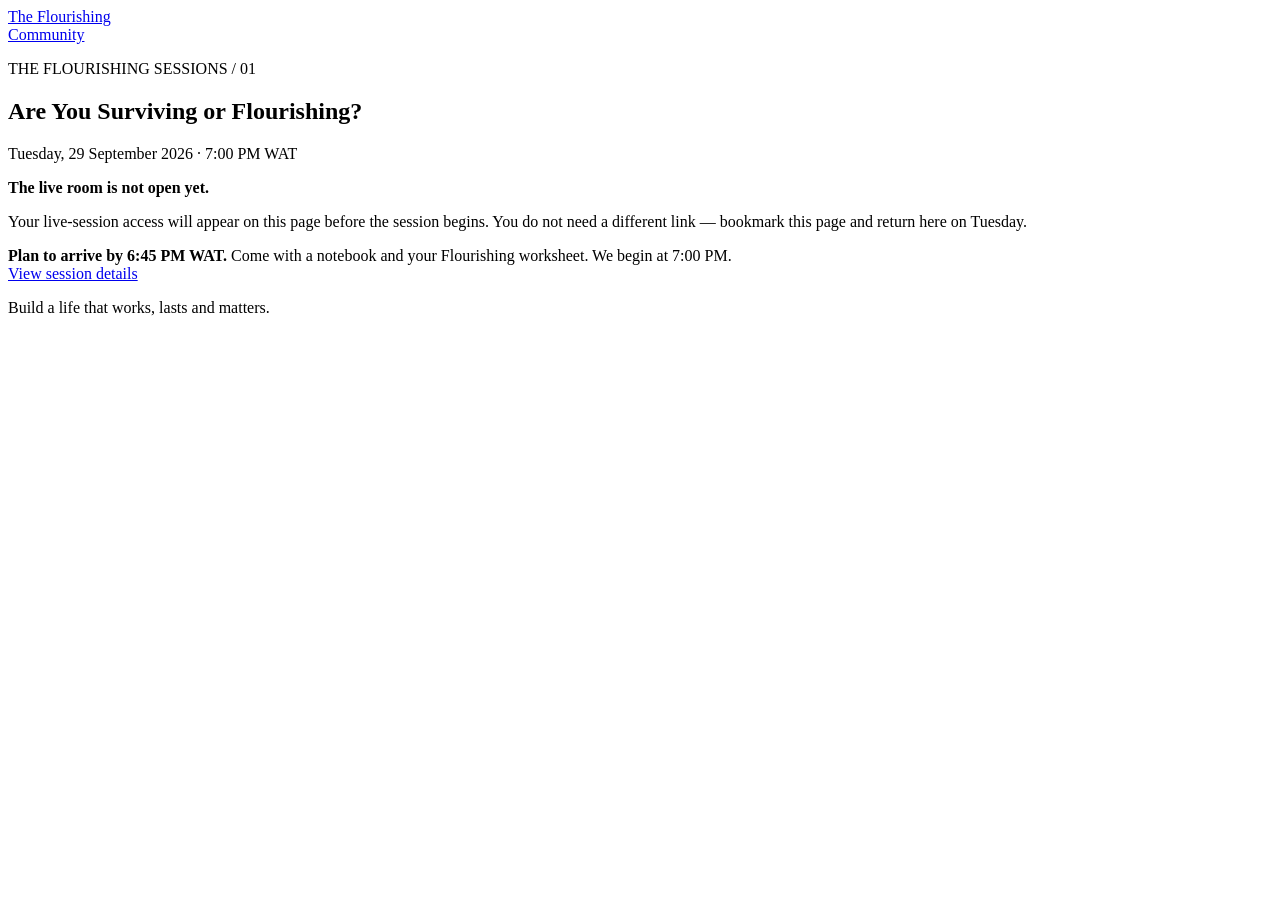
==== join.html @ 00263cbc "Add stable Flourishing Sessions live room page" ====
<!DOCTYPE html>
<html lang="en">
<head>
  <meta charset="UTF-8" />
  <meta name="viewport" content="width=device-width, initial-scale=1.0" />
  <meta name="description" content="Join The Flourishing Sessions live." />
  <title>Join The Flourishing Sessions</title>
  <link rel="stylesheet" href="join.css" />
</head>
<body>
  <main class="wrap">
    <a class="brand" href="/">The Flourishing<br>Community</a>
    <section class="card">
      <p class="eyebrow">THE FLOURISHING SESSIONS / 01</p>
      <h1>Are You Surviving or Flourishing?</h1>
      <p class="lead">Tuesday, 29 September 2026 · 7:00 PM WAT</p>
      <div class="status">
        <span class="dot"></span>
        <strong>The live room is not open yet.</strong>
      </div>
      <p>Your live-session access will appear on this page before the session begins. You do not need a different link — bookmark this page and return here on Tuesday.</p>
      <div class="note">
        <strong>Plan to arrive by 6:45 PM WAT.</strong>
        <span>Come with a notebook and your Flourishing worksheet. We begin at 7:00 PM.</span>
      </div>
      <a class="btn" href="/live">View session details</a>
    </section>
    <p class="footer">Build a life that works, lasts and matters.</p>
  </main>
</body>
</html>
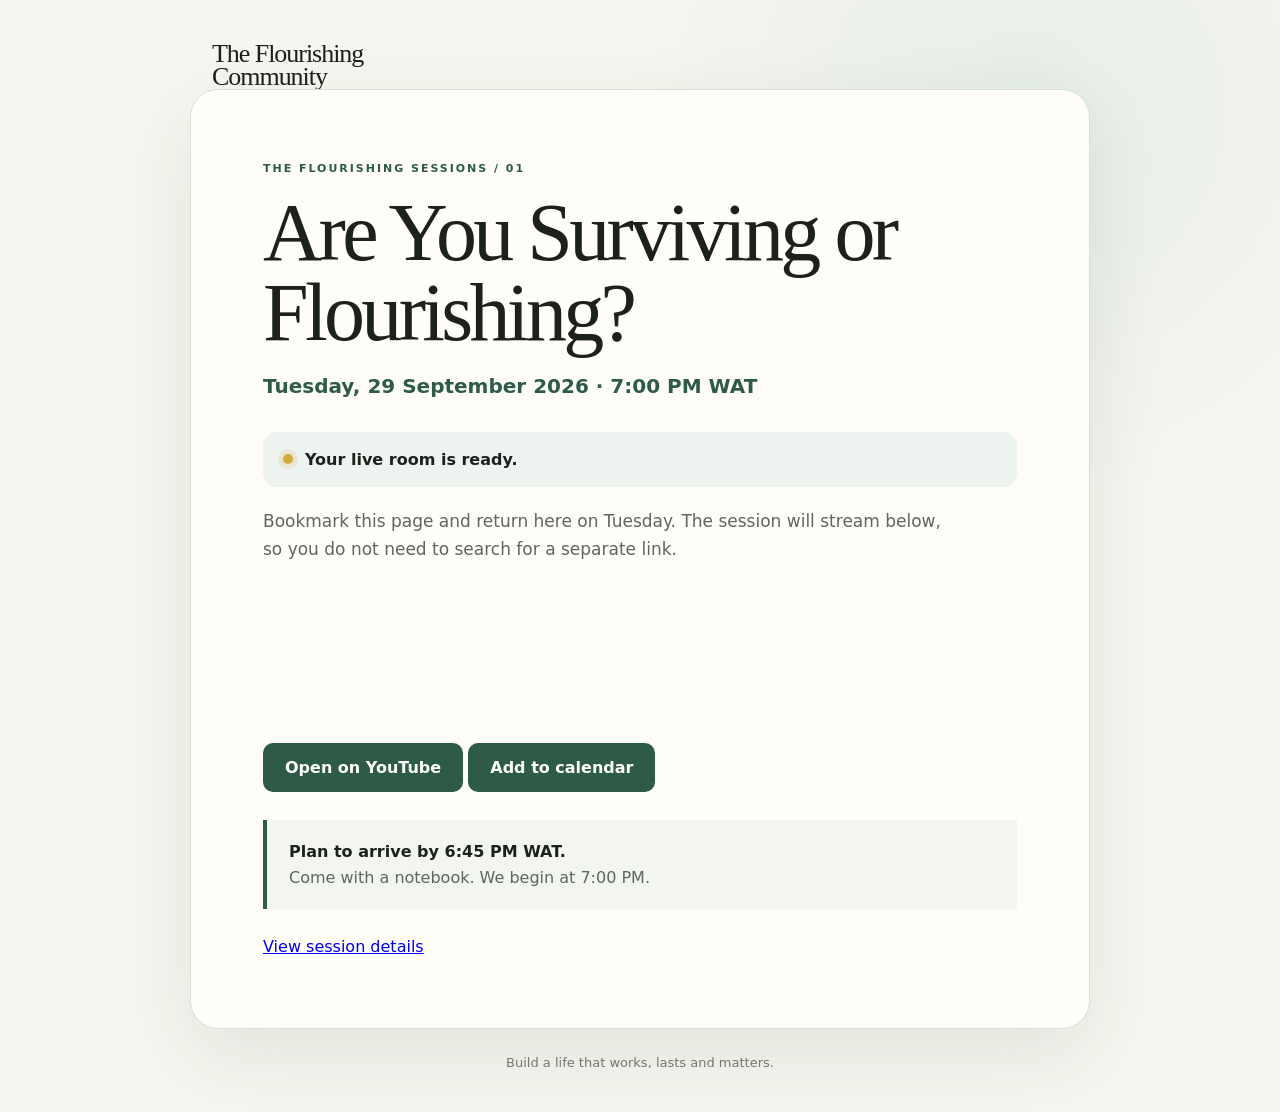
==== commit ed9d5705: "Embed scheduled YouTube live stream on Flourishing join page" ====
--- a/join.html
+++ b/join.html
@@ -14,16 +14,36 @@
       <p class="eyebrow">THE FLOURISHING SESSIONS / 01</p>
       <h1>Are You Surviving or Flourishing?</h1>
       <p class="lead">Tuesday, 29 September 2026 · 7:00 PM WAT</p>
+
       <div class="status">
         <span class="dot"></span>
-        <strong>The live room is not open yet.</strong>
+        <strong>Your live room is ready.</strong>
       </div>
-      <p>Your live-session access will appear on this page before the session begins. You do not need a different link — bookmark this page and return here on Tuesday.</p>
+
+      <p>Bookmark this page and return here on Tuesday. The session will stream below, so you do not need to search for a separate link.</p>
+
+      <div class="video-shell">
+        <iframe
+          src="https://www.youtube.com/embed/YpB3ztuofRA"
+          title="Are You Surviving or Flourishing? — The Flourishing Sessions #01"
+          frameborder="0"
+          allow="accelerometer; autoplay; clipboard-write; encrypted-media; gyroscope; picture-in-picture; web-share"
+          referrerpolicy="strict-origin-when-cross-origin"
+          allowfullscreen>
+        </iframe>
+      </div>
+
+      <div class="actions">
+        <a class="btn" href="https://www.youtube.com/watch?v=YpB3ztuofRA" target="_blank" rel="noopener">Open on YouTube</a>
+        <a class="btn secondary" href="/flourishing-session-01.ics">Add to calendar</a>
+      </div>
+
       <div class="note">
         <strong>Plan to arrive by 6:45 PM WAT.</strong>
-        <span>Come with a notebook and your Flourishing worksheet. We begin at 7:00 PM.</span>
+        <span>Come with a notebook. We begin at 7:00 PM.</span>
       </div>
-      <a class="btn" href="/live">View session details</a>
+
+      <a class="details-link" href="/live">View session details</a>
     </section>
     <p class="footer">Build a life that works, lasts and matters.</p>
   </main>
--- a/join.css
+++ b/join.css
@@ -0,0 +1,18 @@
+:root{--ink:#1d211d;--green:#2d5b47;--deep:#183b2e;--cream:#f7f5ef;--line:#d9ddd7;--gold:#d5a93d}
+*{box-sizing:border-box}
+body{margin:0;min-height:100vh;background:radial-gradient(circle at 80% 10%,#e6eee8 0,transparent 28%),var(--cream);color:var(--ink);font-family:Inter,ui-sans-serif,system-ui,-apple-system,BlinkMacSystemFont,"Segoe UI",sans-serif}
+.wrap{min-height:100vh;display:flex;flex-direction:column;align-items:center;padding:42px 22px}
+.brand{align-self:flex-start;margin-left:max(0px,calc((100vw - 900px)/2));font-family:Georgia,"Times New Roman",serif;color:var(--ink);text-decoration:none;font-size:26px;line-height:.9;letter-spacing:-.04em}
+.card{width:min(900px,100%);margin:auto;background:#fffdf8;border:1px solid var(--line);border-radius:28px;padding:clamp(34px,6vw,72px);box-shadow:0 26px 80px rgba(24,59,46,.09)}
+.eyebrow{margin:0;color:var(--green);font-size:11px;font-weight:900;letter-spacing:.18em}
+h1{font-family:Georgia,"Times New Roman",serif;font-size:clamp(48px,7vw,82px);line-height:.98;letter-spacing:-.045em;font-weight:500;margin:18px 0 18px}
+.lead{font-size:20px;font-weight:750;color:var(--green)}
+.status{margin:34px 0 20px;padding:18px 20px;background:#edf3ef;border-radius:14px;display:flex;align-items:center;gap:12px}
+.dot{width:10px;height:10px;border-radius:50%;background:var(--gold);box-shadow:0 0 0 5px rgba(213,169,61,.16)}
+.card>p:not(.eyebrow):not(.lead){font-size:17px;line-height:1.7;color:#5e665f;max-width:700px}
+.note{margin:28px 0;padding:22px;border-left:4px solid var(--green);background:#f3f5f1;display:grid;gap:7px}
+.note span{color:#5e665f}
+.btn{display:inline-block;margin-top:8px;background:var(--green);color:#fff;text-decoration:none;font-weight:800;padding:15px 22px;border-radius:10px}
+.btn:hover{background:var(--deep)}
+.footer{font-size:13px;color:#717871;margin:26px 0 0}
+@media(max-width:600px){.wrap{padding-top:28px}.brand{font-size:22px}.card{margin-top:48px;border-radius:20px}.lead{font-size:17px}}
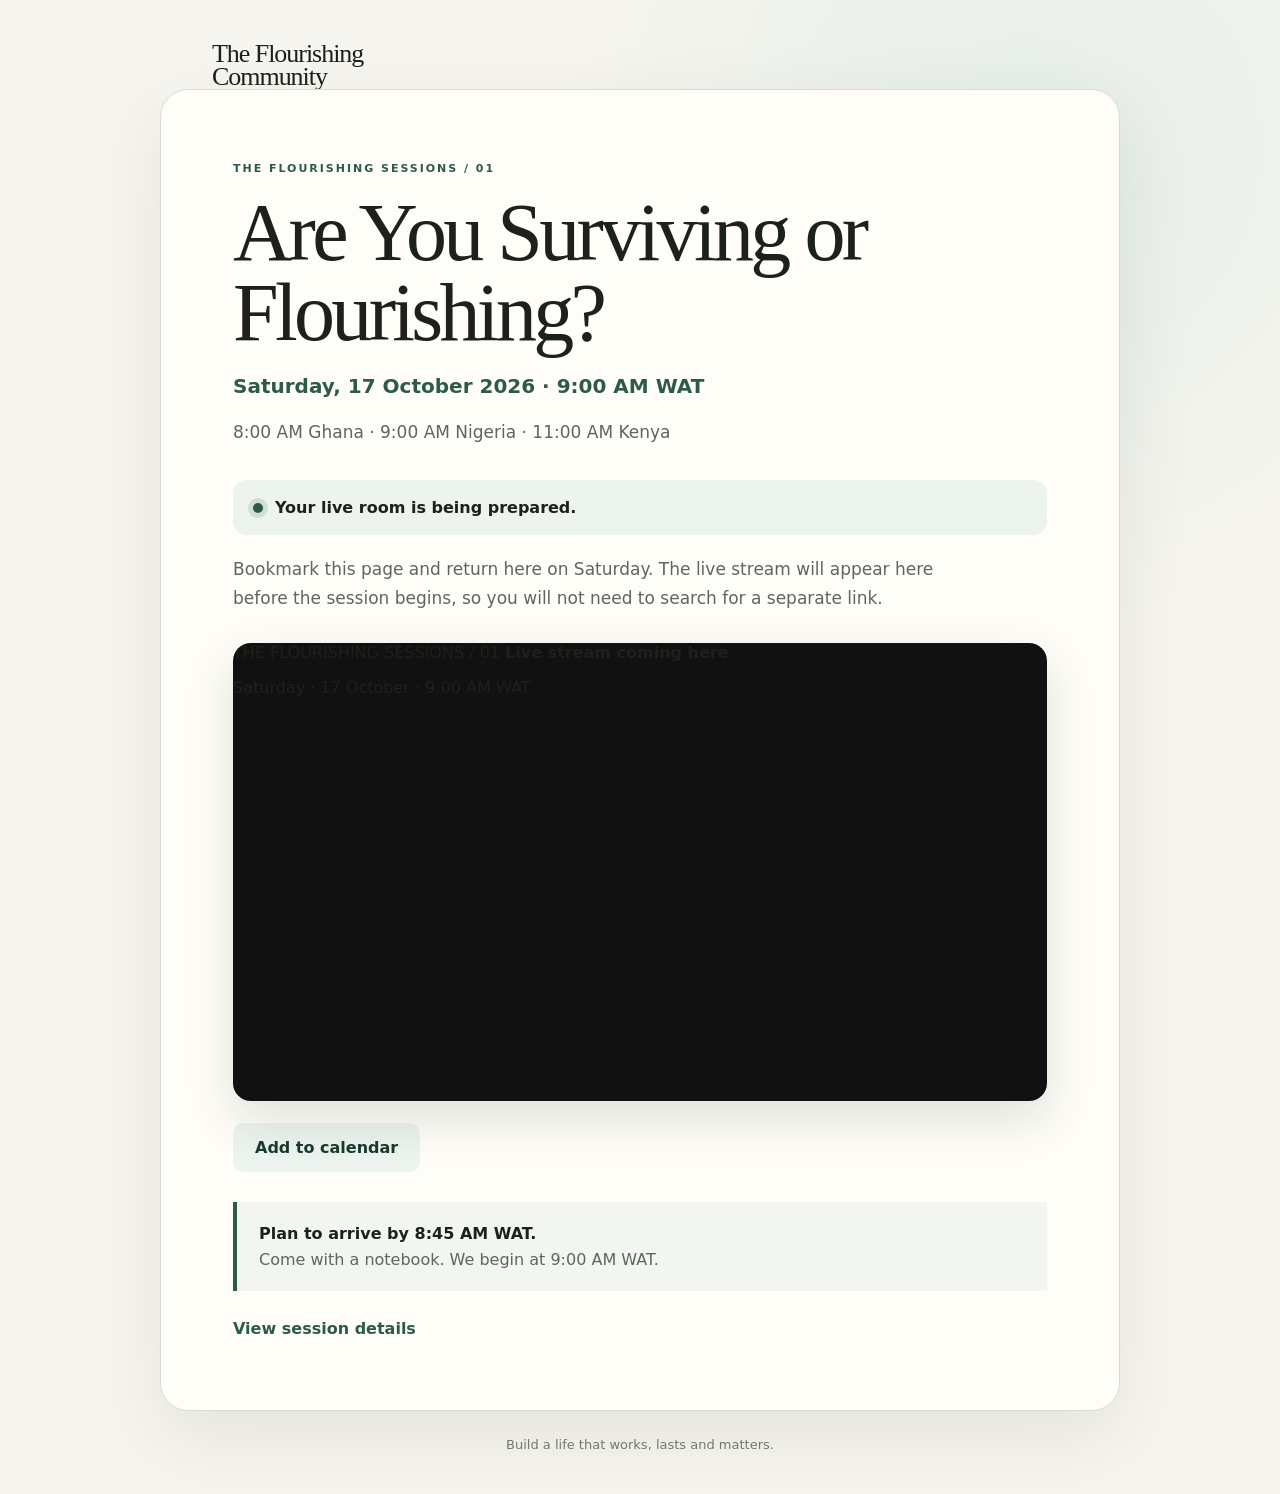
==== commit 18afd904: "Update Session 01 live room for 17 October" ====
--- a/join.html
+++ b/join.html
@@ -3,7 +3,7 @@
 <head>
   <meta charset="UTF-8" />
   <meta name="viewport" content="width=device-width, initial-scale=1.0" />
-  <meta name="description" content="Join The Flourishing Sessions live." />
+  <meta name="description" content="Join The Flourishing Sessions live on Saturday, 17 October 2026 at 9:00 AM WAT." />
   <title>Join The Flourishing Sessions</title>
   <link rel="stylesheet" href="join.css" />
 </head>
@@ -13,34 +13,31 @@
     <section class="card">
       <p class="eyebrow">THE FLOURISHING SESSIONS / 01</p>
       <h1>Are You Surviving or Flourishing?</h1>
-      <p class="lead">Tuesday, 29 September 2026 · 7:00 PM WAT</p>
+      <p class="lead">Saturday, 17 October 2026 · 9:00 AM WAT</p>
+      <p class="timezones">8:00 AM Ghana · 9:00 AM Nigeria · 11:00 AM Kenya</p>
 
       <div class="status">
         <span class="dot"></span>
-        <strong>Your live room is ready.</strong>
+        <strong>Your live room is being prepared.</strong>
       </div>
 
-      <p>Bookmark this page and return here on Tuesday. The session will stream below, so you do not need to search for a separate link.</p>
+      <p>Bookmark this page and return here on Saturday. The live stream will appear here before the session begins, so you will not need to search for a separate link.</p>
 
       <div class="video-shell">
-        <iframe
-          src="https://www.youtube.com/embed/YpB3ztuofRA"
-          title="Are You Surviving or Flourishing? — The Flourishing Sessions #01"
-          frameborder="0"
-          allow="accelerometer; autoplay; clipboard-write; encrypted-media; gyroscope; picture-in-picture; web-share"
-          referrerpolicy="strict-origin-when-cross-origin"
-          allowfullscreen>
-        </iframe>
+        <div class="video-placeholder">
+          <span>THE FLOURISHING SESSIONS / 01</span>
+          <strong>Live stream coming here</strong>
+          <p>Saturday · 17 October · 9:00 AM WAT</p>
+        </div>
       </div>
 
       <div class="actions">
-        <a class="btn" href="https://www.youtube.com/watch?v=YpB3ztuofRA" target="_blank" rel="noopener">Open on YouTube</a>
         <a class="btn secondary" href="/flourishing-session-01.ics">Add to calendar</a>
       </div>
 
       <div class="note">
-        <strong>Plan to arrive by 6:45 PM WAT.</strong>
-        <span>Come with a notebook. We begin at 7:00 PM.</span>
+        <strong>Plan to arrive by 8:45 AM WAT.</strong>
+        <span>Come with a notebook. We begin at 9:00 AM WAT.</span>
       </div>
 
       <a class="details-link" href="/live">View session details</a>
--- a/join.css
+++ b/join.css
@@ -3,16 +3,23 @@
 body{margin:0;min-height:100vh;background:radial-gradient(circle at 80% 10%,#e6eee8 0,transparent 28%),var(--cream);color:var(--ink);font-family:Inter,ui-sans-serif,system-ui,-apple-system,BlinkMacSystemFont,"Segoe UI",sans-serif}
 .wrap{min-height:100vh;display:flex;flex-direction:column;align-items:center;padding:42px 22px}
 .brand{align-self:flex-start;margin-left:max(0px,calc((100vw - 900px)/2));font-family:Georgia,"Times New Roman",serif;color:var(--ink);text-decoration:none;font-size:26px;line-height:.9;letter-spacing:-.04em}
-.card{width:min(900px,100%);margin:auto;background:#fffdf8;border:1px solid var(--line);border-radius:28px;padding:clamp(34px,6vw,72px);box-shadow:0 26px 80px rgba(24,59,46,.09)}
+.card{width:min(960px,100%);margin:auto;background:#fffdf8;border:1px solid var(--line);border-radius:28px;padding:clamp(34px,6vw,72px);box-shadow:0 26px 80px rgba(24,59,46,.09)}
 .eyebrow{margin:0;color:var(--green);font-size:11px;font-weight:900;letter-spacing:.18em}
 h1{font-family:Georgia,"Times New Roman",serif;font-size:clamp(48px,7vw,82px);line-height:.98;letter-spacing:-.045em;font-weight:500;margin:18px 0 18px}
 .lead{font-size:20px;font-weight:750;color:var(--green)}
 .status{margin:34px 0 20px;padding:18px 20px;background:#edf3ef;border-radius:14px;display:flex;align-items:center;gap:12px}
-.dot{width:10px;height:10px;border-radius:50%;background:var(--gold);box-shadow:0 0 0 5px rgba(213,169,61,.16)}
-.card>p:not(.eyebrow):not(.lead){font-size:17px;line-height:1.7;color:#5e665f;max-width:700px}
+.dot{width:10px;height:10px;border-radius:50%;background:var(--green);box-shadow:0 0 0 5px rgba(45,91,71,.14)}
+.card>p:not(.eyebrow):not(.lead){font-size:17px;line-height:1.7;color:#5e665f;max-width:760px}
+.video-shell{position:relative;width:100%;aspect-ratio:16/9;margin:30px 0 22px;border-radius:18px;overflow:hidden;background:#111;box-shadow:0 18px 50px rgba(24,59,46,.14)}
+.video-shell iframe{position:absolute;inset:0;width:100%;height:100%}
+.actions{display:flex;flex-wrap:wrap;gap:12px;margin:0 0 30px}
+.btn{display:inline-block;background:var(--green);color:#fff;text-decoration:none;font-weight:800;padding:15px 22px;border-radius:10px}
+.btn:hover{background:var(--deep)}
+.btn.secondary{background:#edf3ef;color:var(--deep)}
+.btn.secondary:hover{background:#dde8e0}
 .note{margin:28px 0;padding:22px;border-left:4px solid var(--green);background:#f3f5f1;display:grid;gap:7px}
 .note span{color:#5e665f}
-.btn{display:inline-block;margin-top:8px;background:var(--green);color:#fff;text-decoration:none;font-weight:800;padding:15px 22px;border-radius:10px}
-.btn:hover{background:var(--deep)}
+.details-link{display:inline-block;color:var(--green);font-weight:800;text-decoration:none}
+.details-link:hover{text-decoration:underline}
 .footer{font-size:13px;color:#717871;margin:26px 0 0}
-@media(max-width:600px){.wrap{padding-top:28px}.brand{font-size:22px}.card{margin-top:48px;border-radius:20px}.lead{font-size:17px}}+@media(max-width:600px){.wrap{padding-top:28px}.brand{font-size:22px}.card{margin-top:48px;border-radius:20px;padding:30px 20px}.lead{font-size:17px}.actions{display:grid}.btn{text-align:center}}
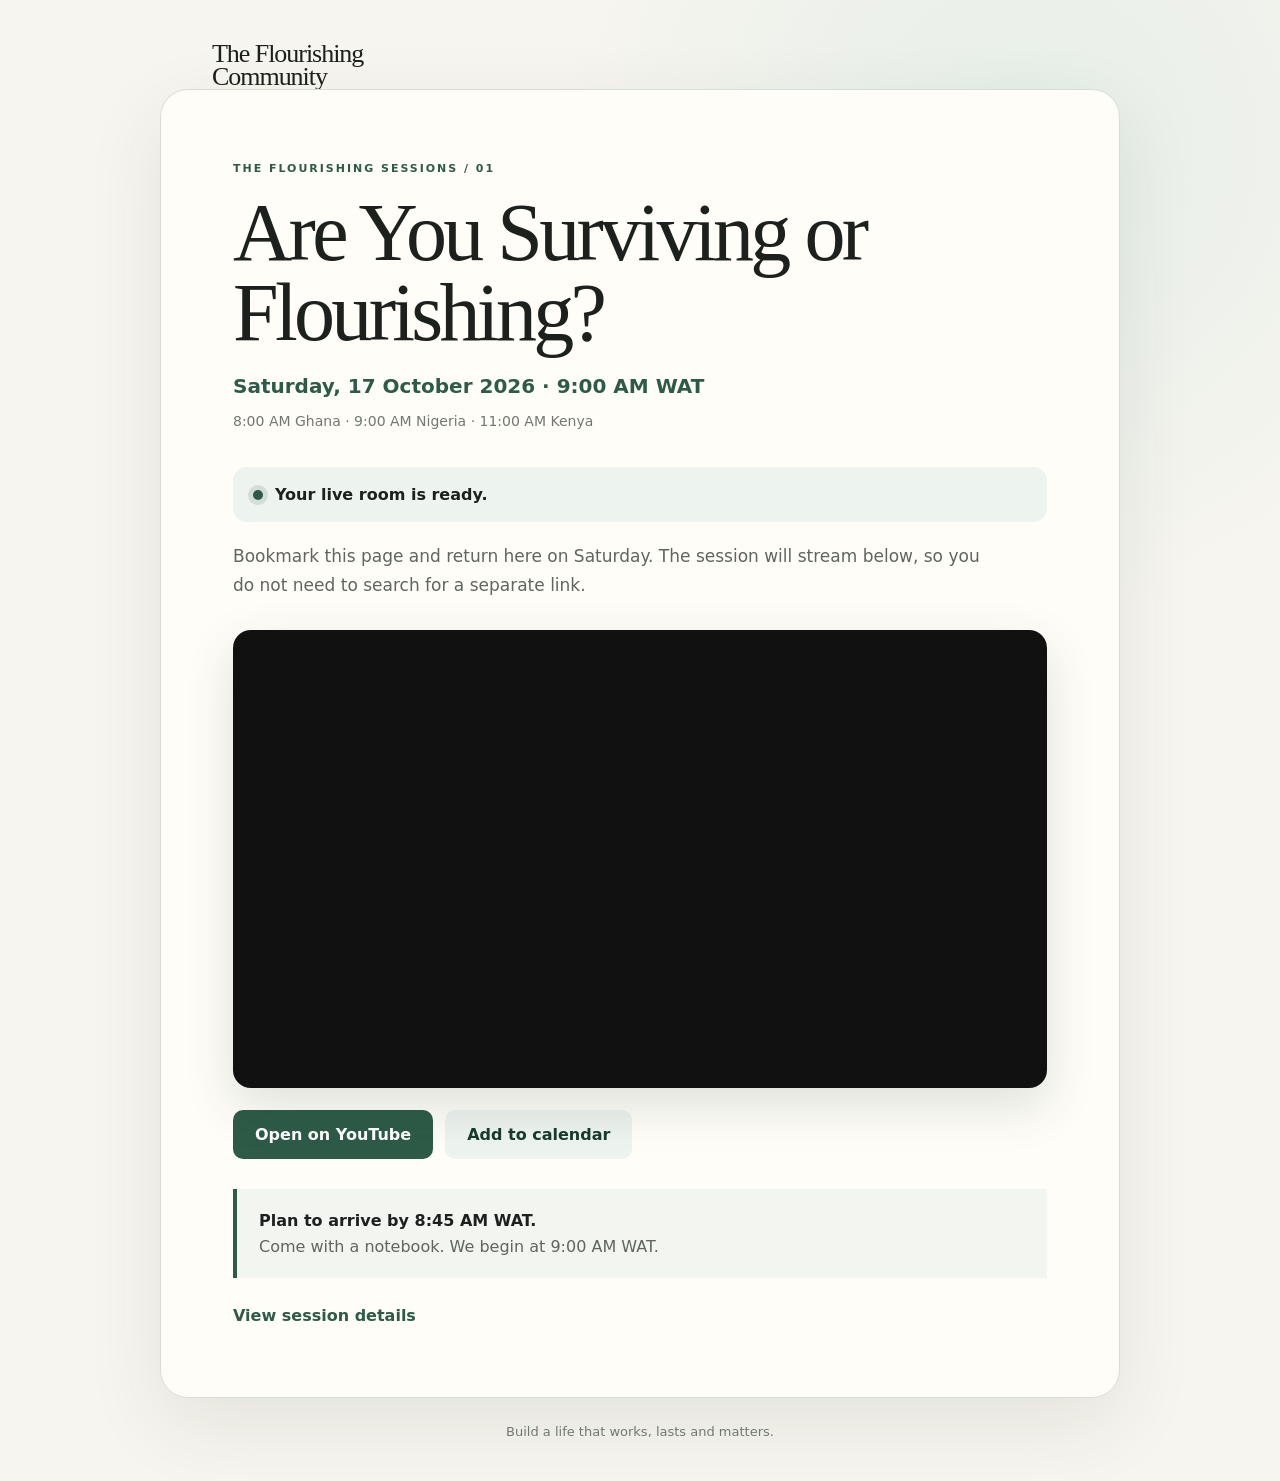
==== commit aa63a3e7: "Embed rescheduled Session 01 YouTube live stream" ====
--- a/join.html
+++ b/join.html
@@ -18,20 +18,24 @@
 
       <div class="status">
         <span class="dot"></span>
-        <strong>Your live room is being prepared.</strong>
+        <strong>Your live room is ready.</strong>
       </div>
 
-      <p>Bookmark this page and return here on Saturday. The live stream will appear here before the session begins, so you will not need to search for a separate link.</p>
+      <p>Bookmark this page and return here on Saturday. The session will stream below, so you do not need to search for a separate link.</p>
 
       <div class="video-shell">
-        <div class="video-placeholder">
-          <span>THE FLOURISHING SESSIONS / 01</span>
-          <strong>Live stream coming here</strong>
-          <p>Saturday · 17 October · 9:00 AM WAT</p>
-        </div>
+        <iframe
+          src="https://www.youtube.com/embed/YpB3ztuofRA"
+          title="Are You Surviving or Flourishing? — The Flourishing Sessions #01"
+          frameborder="0"
+          allow="accelerometer; autoplay; clipboard-write; encrypted-media; gyroscope; picture-in-picture; web-share"
+          referrerpolicy="strict-origin-when-cross-origin"
+          allowfullscreen>
+        </iframe>
       </div>
 
       <div class="actions">
+        <a class="btn" href="https://youtube.com/live/YpB3ztuofRA?feature=share" target="_blank" rel="noopener">Open on YouTube</a>
         <a class="btn secondary" href="/flourishing-session-01.ics">Add to calendar</a>
       </div>
 
--- a/join.css
+++ b/join.css
@@ -22,4 +22,9 @@
 .details-link{display:inline-block;color:var(--green);font-weight:800;text-decoration:none}
 .details-link:hover{text-decoration:underline}
 .footer{font-size:13px;color:#717871;margin:26px 0 0}
-@media(max-width:600px){.wrap{padding-top:28px}.brand{font-size:22px}.card{margin-top:48px;border-radius:20px;padding:30px 20px}.lead{font-size:17px}.actions{display:grid}.btn{text-align:center}}+@media(max-width:600px){.wrap{padding-top:28px}.brand{font-size:22px}.card{margin-top:48px;border-radius:20px;padding:30px 20px}.lead{font-size:17px}.actions{display:grid}.btn{text-align:center}}
+.timezones{font-size:14px!important;color:#717871!important;margin-top:-8px!important}
+.video-placeholder{position:absolute;inset:0;display:flex;flex-direction:column;align-items:center;justify-content:center;text-align:center;padding:28px;background:linear-gradient(145deg,#183b2e,#2d5b47);color:#fff}
+.video-placeholder span{font-size:11px;font-weight:900;letter-spacing:.18em;opacity:.75}
+.video-placeholder strong{font-family:Georgia,"Times New Roman",serif;font-size:clamp(32px,5vw,56px);font-weight:500;letter-spacing:-.035em;margin:14px 0 8px}
+.video-placeholder p{margin:0;color:#d9e4dd;font-size:16px}
